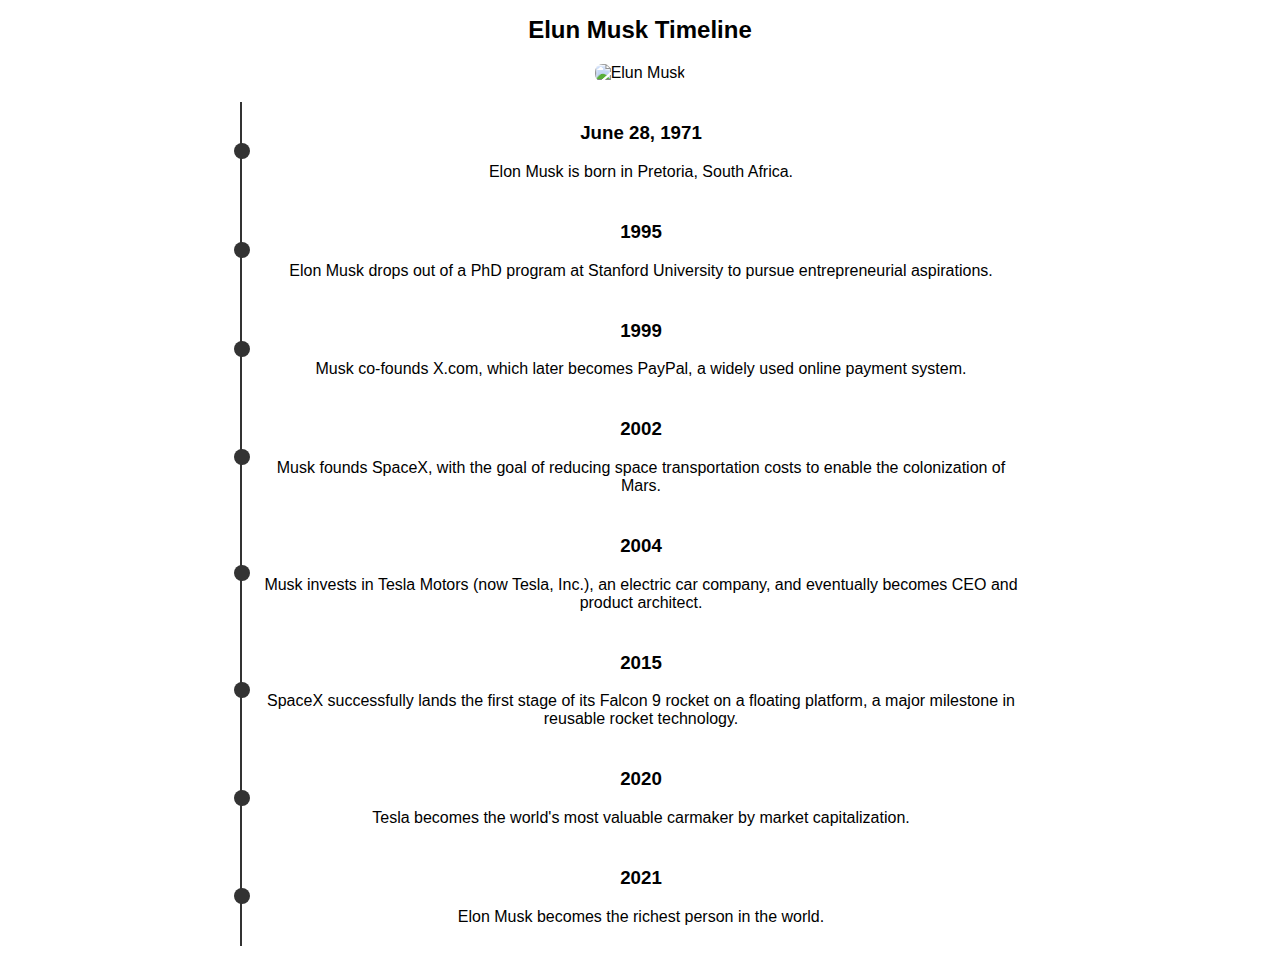
==== Tribute page.html @ 678cd4c8 "Add files via upload" ====
<!DOCTYPE html>
<html lang="en">
<head>
    <meta charset="UTF-8">
    <meta name="viewport" content="width=device-width, initial-scale=1.0">
    <title>Elon Musk Timeline</title>
    <link rel="stylesheet" href="TP.css">

</head>
<body>
    <div class="timeline-container">
        <h1 class="timeline-title">Elun Musk Timeline</h1>
        <img src="https://cdn.britannica.com/05/236505-050-17B6E34A/Elon-Musk-2022.jpg" alt="Elun Musk" class="timeline-image">
        <ui class="timeline">
        <li class="timeline-item">
            <h3>June 28, 1971</h3>
            <p>Elon Musk is born in Pretoria, South Africa.</p>
        </li>
        <li class="timeline-item">
            <h3>1995</h3>
            <p>Elon Musk drops out of a PhD program at Stanford University to pursue entrepreneurial aspirations.</p>
          </li>
          <li class="timeline-item">
            <h3>1999</h3>
            <p>Musk co-founds X.com, which later becomes PayPal, a widely used online payment system.</p>
          </li>
          <li class="timeline-item">
            <h3>2002</h3>
            <p>Musk founds SpaceX, with the goal of reducing space transportation costs to enable the colonization of Mars.</p>
          </li>
          <li class="timeline-item">
            <h3>2004</h3>
            <p>Musk invests in Tesla Motors (now Tesla, Inc.), an electric car company, and eventually becomes CEO and product architect.</p>
          </li>
          <li class="timeline-item">
            <h3>2015</h3>
            <p>SpaceX successfully lands the first stage of its Falcon 9 rocket on a floating platform, a major milestone in reusable rocket technology.</p>
          </li>
          <li class="timeline-item">
            <h3>2020</h3>
            <p>Tesla becomes the world's most valuable carmaker by market capitalization.</p>
          </li>
          <li class="timeline-item">
            <h3>2021</h3>
            <p>Elon Musk becomes the richest person in the world.</p>
          </li>

    </div>
    
</body>
</html>
---- TP.css ----
body {
    font-family: Arial, sans-serif;
}
.timeline-container {
    max-width: 800px;
    margin: 0 auto;
    text-align: center;
}
.timeline-title {
font-size: 24px;
margin-bottom: 20px;
}
.timeline-image {
max-width: 100%;
height: auto;
margin-bottom: 20px;
border-radius: 8px;
}
.timeline {
list-style: none;
padding: 0;
margin: 0;
}
.timeline-item {
padding: 20px;
border-left: 2px solid #333;
position: relative;
}
.timeline-item::before {
content: "";
position: absolute;
top: 50%;
left: -8px;
transform: translateY(-50%);
width: 16px;
height: 16px;
background-color: #333;
border-radius: 50%;
}
.timeline-item h3 {
margin-top: 0;
}
.timeline-item p {
margin-bottom: 0;
}
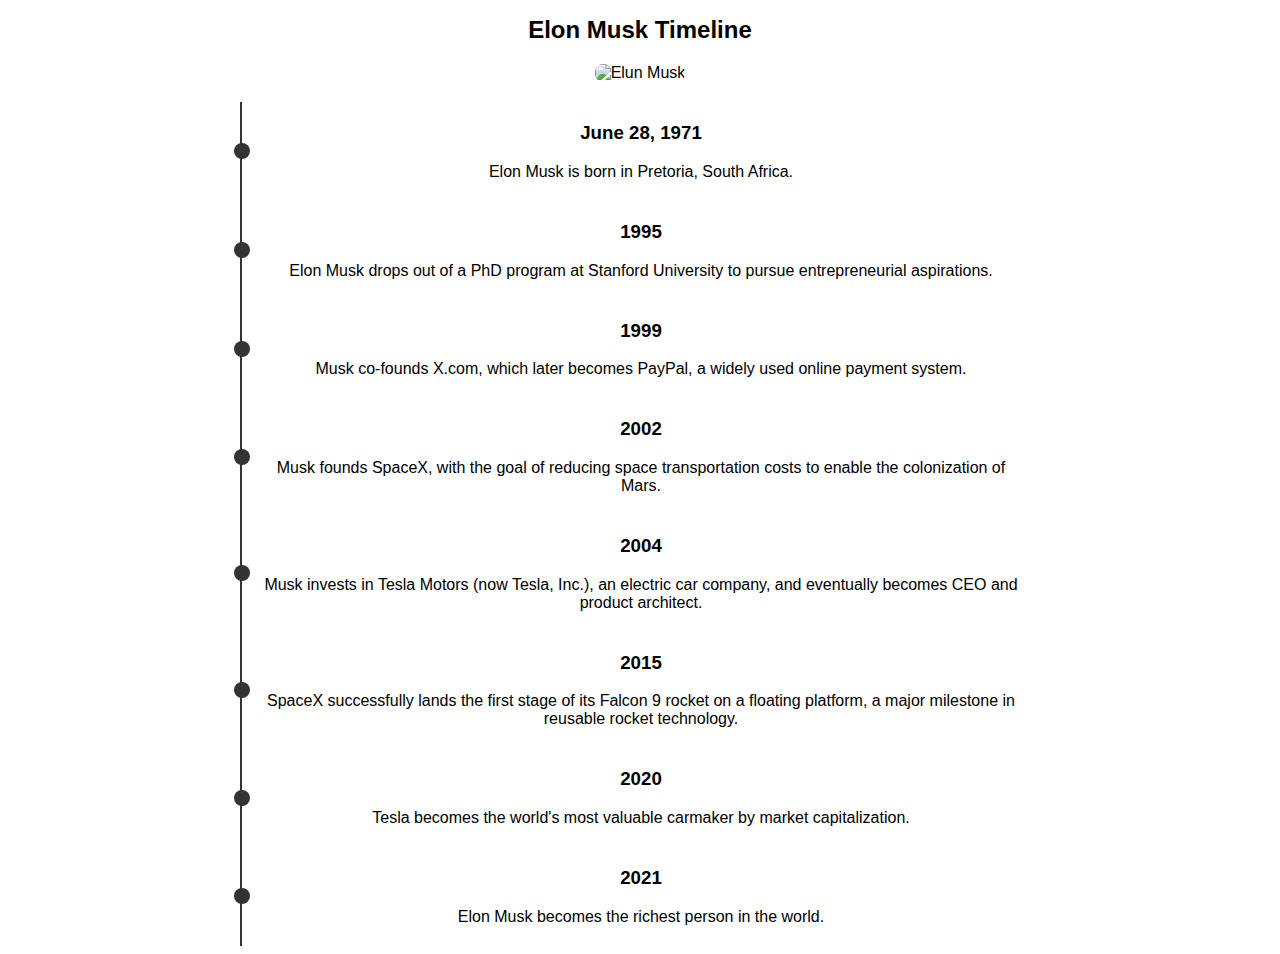
==== commit 6b8f86c8: "FINAL PROJECT FINISHED" ====
--- a/Tribute page.html
+++ b/Tribute page.html
@@ -9,7 +9,7 @@
 </head>
 <body>
     <div class="timeline-container">
-        <h1 class="timeline-title">Elun Musk Timeline</h1>
+        <h1 class="timeline-title">Elon Musk Timeline</h1>
         <img src="https://cdn.britannica.com/05/236505-050-17B6E34A/Elon-Musk-2022.jpg" alt="Elun Musk" class="timeline-image">
         <ui class="timeline">
         <li class="timeline-item">
